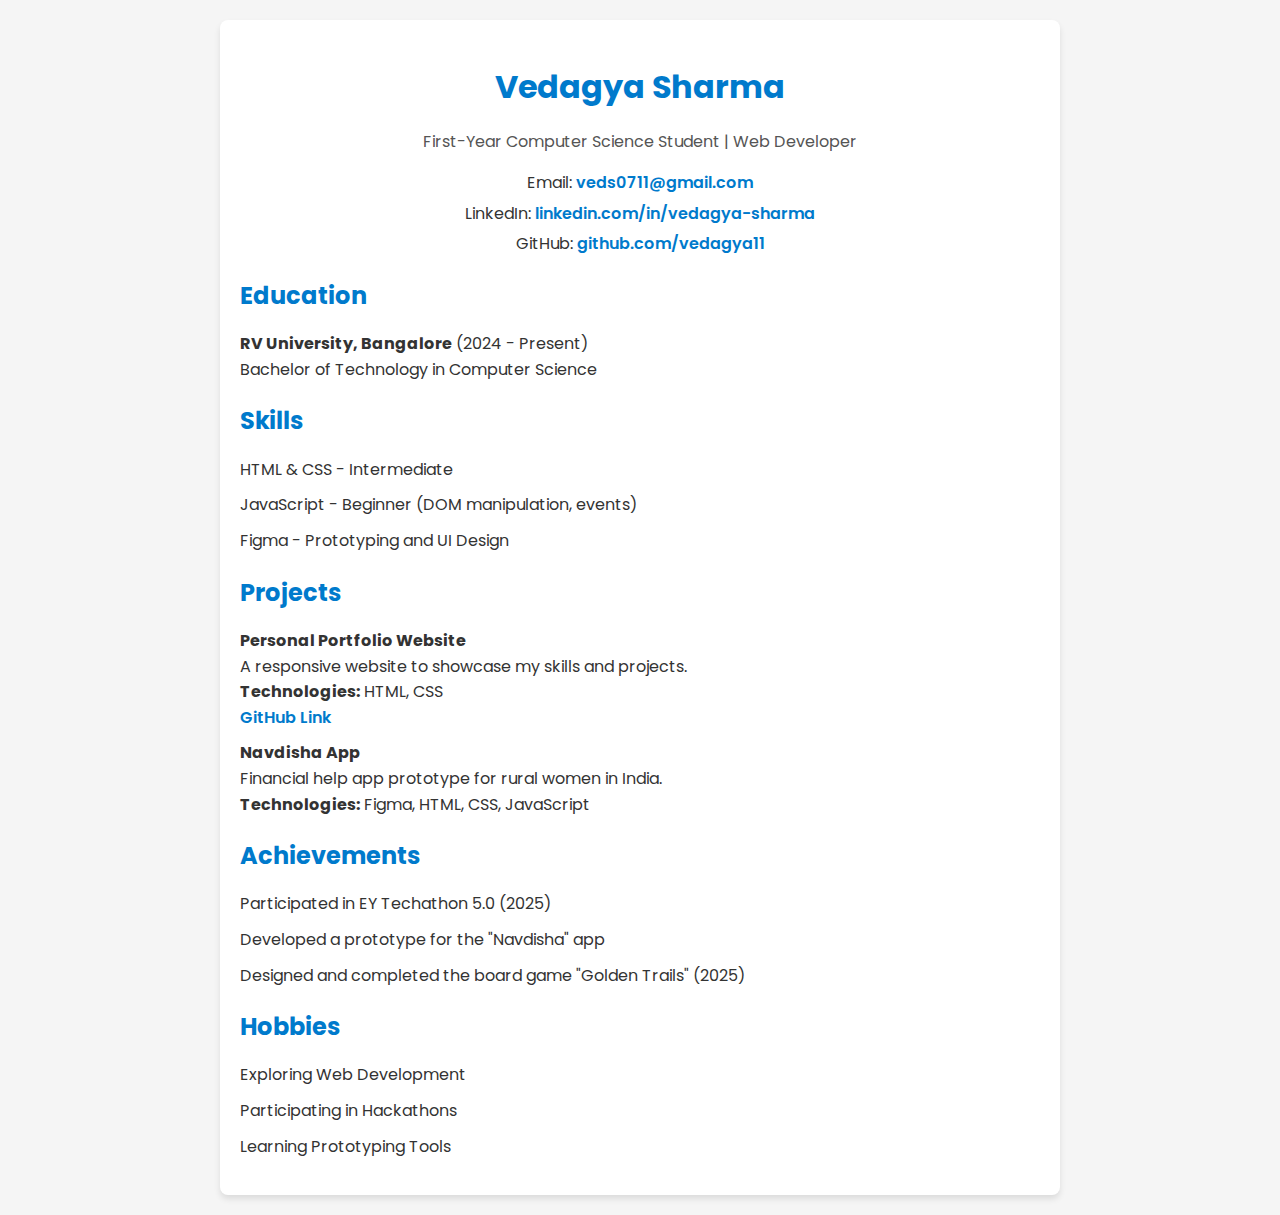
==== cv.html @ 3d8135fc "Add files via upload" ====
<!DOCTYPE html>
<html lang="en">
<head>
    <meta charset="UTF-8">
    <meta name="viewport" content="width=device-width, initial-scale=1.0">
    <title>Vedagya Sharma | CV</title>
    <link href="https://fonts.googleapis.com/css2?family=Poppins:wght@300;400;600&display=swap" rel="stylesheet">
    <link rel="stylesheet" href="cv-styles.css">
    <style>
        body {
    font-family: 'Poppins', Arial, sans-serif;
    margin: 0;
    padding: 0;
    line-height: 1.6;
    background-color: #f5f5f5;
    color: #333;
}

.cv-container {
    max-width: 800px;
    margin: 20px auto;
    padding: 20px;
    background: #fff;
    border-radius: 8px;
    box-shadow: 0 4px 6px rgba(0, 0, 0, 0.1);
}

header {
    text-align: center;
    margin-bottom: 20px;
}

header h1 {
    font-size: 2rem;
    color: #007acc;
    margin-bottom: 5px;
}

header .subtitle {
    font-size: 1rem;
    color: #555;
}

header .contact-info p {
    margin: 5px 0;
}

header .contact-info a {
    color: #007acc;
    text-decoration: none;
}

header .contact-info a:hover {
    text-decoration: underline;
}

section h2 {
    font-size: 1.5rem;
    margin-bottom: 10px;
    color: #007acc;
}

section ul {
    list-style-type: none;
    padding: 0;
}

section ul li {
    margin-bottom: 10px;
}

a {
    color: #007acc;
    text-decoration: none;
    font-weight: 600;
}

a:hover {
    text-decoration: underline;
}


    </style>
</head>
<body>
    <div class="cv-container">
        <header>
            <h1>Vedagya Sharma</h1>
            <p class="subtitle">First-Year Computer Science Student | Web Developer</p>
            <div class="contact-info">
                <p>Email: <a href="mailto:veds0711@gmail.com">veds0711@gmail.com</a></p>
                <p>LinkedIn: <a href="https://www.linkedin.com/in/vedagya-sharma-52536432a/" target="_blank">linkedin.com/in/vedagya-sharma</a></p>
                <p>GitHub: <a href="https://github.com/vedagya11" target="_blank">github.com/vedagya11</a></p>
            </div>
        </header>

        <section>
            <h2>Education</h2>
            <ul>
                <li><strong>RV University, Bangalore</strong> (2024 - Present)
                    <br>Bachelor of Technology in Computer Science
                </li>
            </ul>
        </section>

        <section>
            <h2>Skills</h2>
            <ul>
                <li>HTML & CSS - Intermediate</li>
                <li>JavaScript - Beginner (DOM manipulation, events)</li>
                <li>Figma - Prototyping and UI Design</li>
            </ul>
        </section>

        <section>
            <h2>Projects</h2>
            <ul>
                <li>
                    <strong>Personal Portfolio Website</strong>
                    <br>A responsive website to showcase my skills and projects.
                    <br><strong>Technologies:</strong> HTML, CSS
                    <br><a href="https://github.com/vedagya11/portfolio" target="_blank">GitHub Link</a>
                </li>
                <li>
                    <strong>Navdisha App</strong>
                    <br>Financial help app prototype for rural women in India.
                    <br><strong>Technologies:</strong> Figma, HTML, CSS, JavaScript
                </li>
            </ul>
        </section>

        <section>
            <h2>Achievements</h2>
            <ul>
                <li>Participated in EY Techathon 5.0 (2025)</li>
                <li>Developed a prototype for the "Navdisha" app</li>
                <li>Designed and completed the board game "Golden Trails" (2025)</li>
            </ul>
        </section>

        <section>
            <h2>Hobbies</h2>
            <ul>
                <li>Exploring Web Development</li>
                <li>Participating in Hackathons</li>
                <li>Learning Prototyping Tools</li>
            </ul>
        </section>
    </div>
</body>
</html>
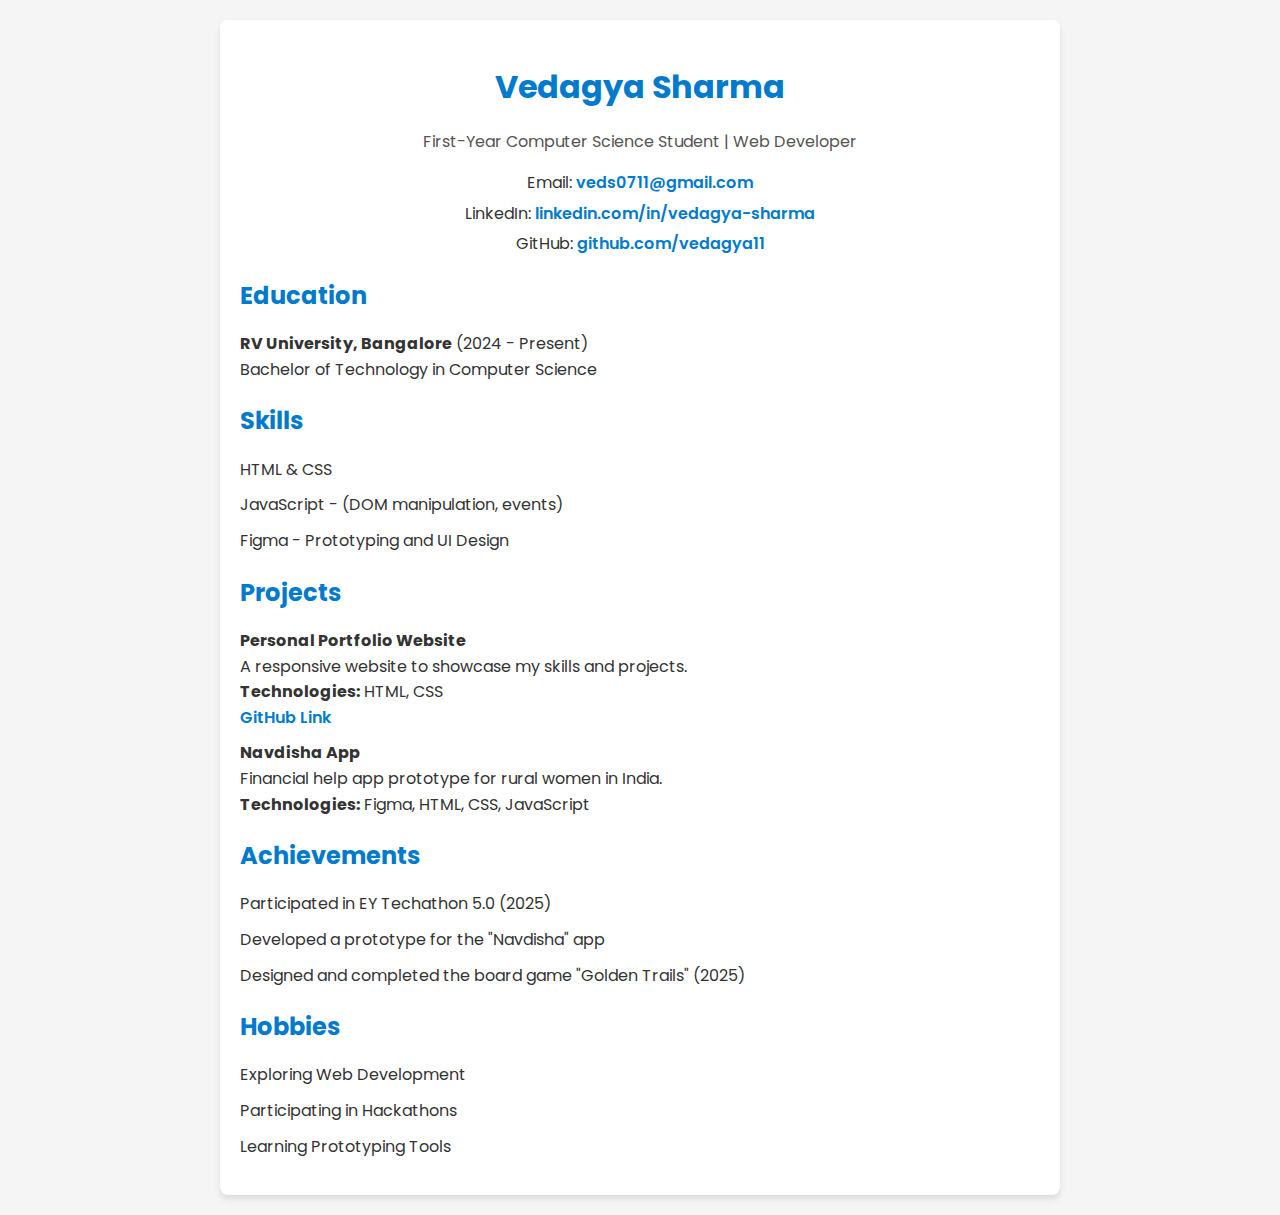
==== commit 9f30e898: "cv.html" ====
--- a/cv.html
+++ b/cv.html
@@ -106,8 +106,8 @@
         <section>
             <h2>Skills</h2>
             <ul>
-                <li>HTML & CSS - Intermediate</li>
-                <li>JavaScript - Beginner (DOM manipulation, events)</li>
+                <li>HTML & CSS </li>
+                <li>JavaScript - (DOM manipulation, events)</li>
                 <li>Figma - Prototyping and UI Design</li>
             </ul>
         </section>
